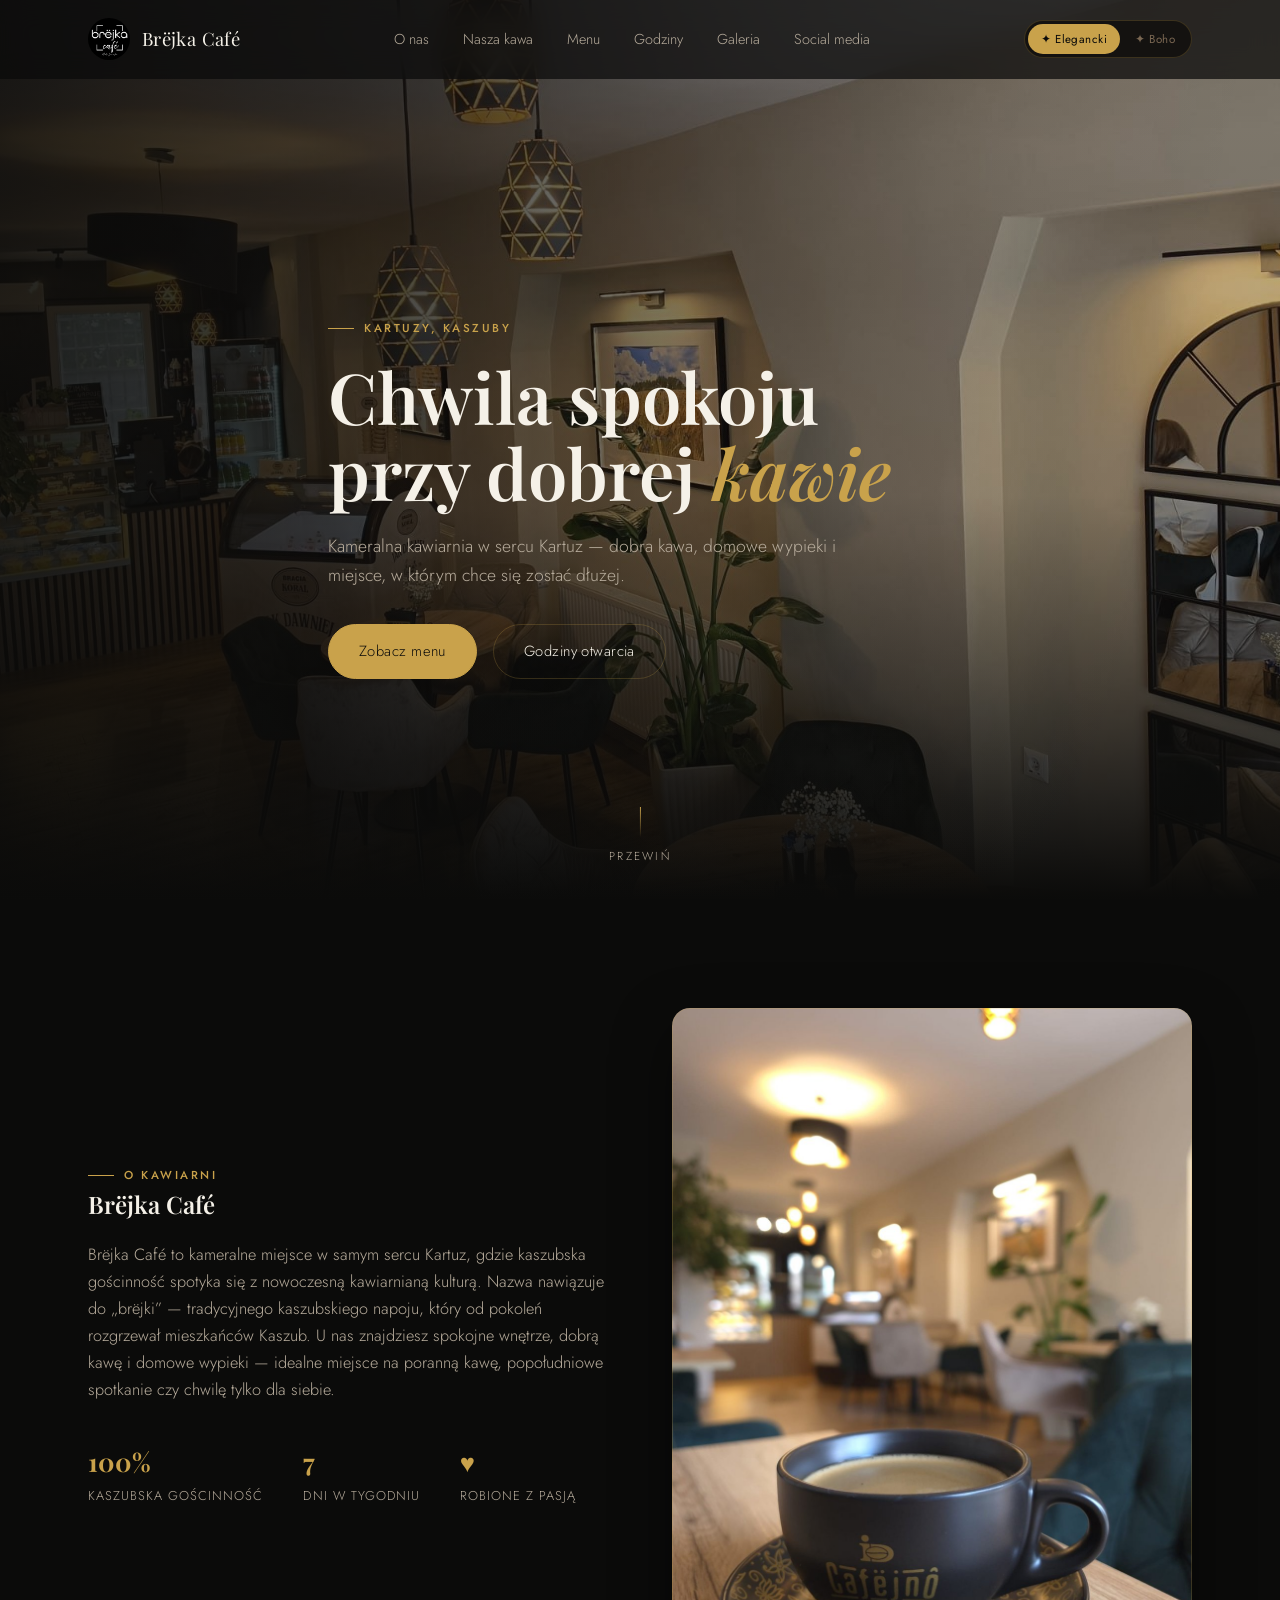
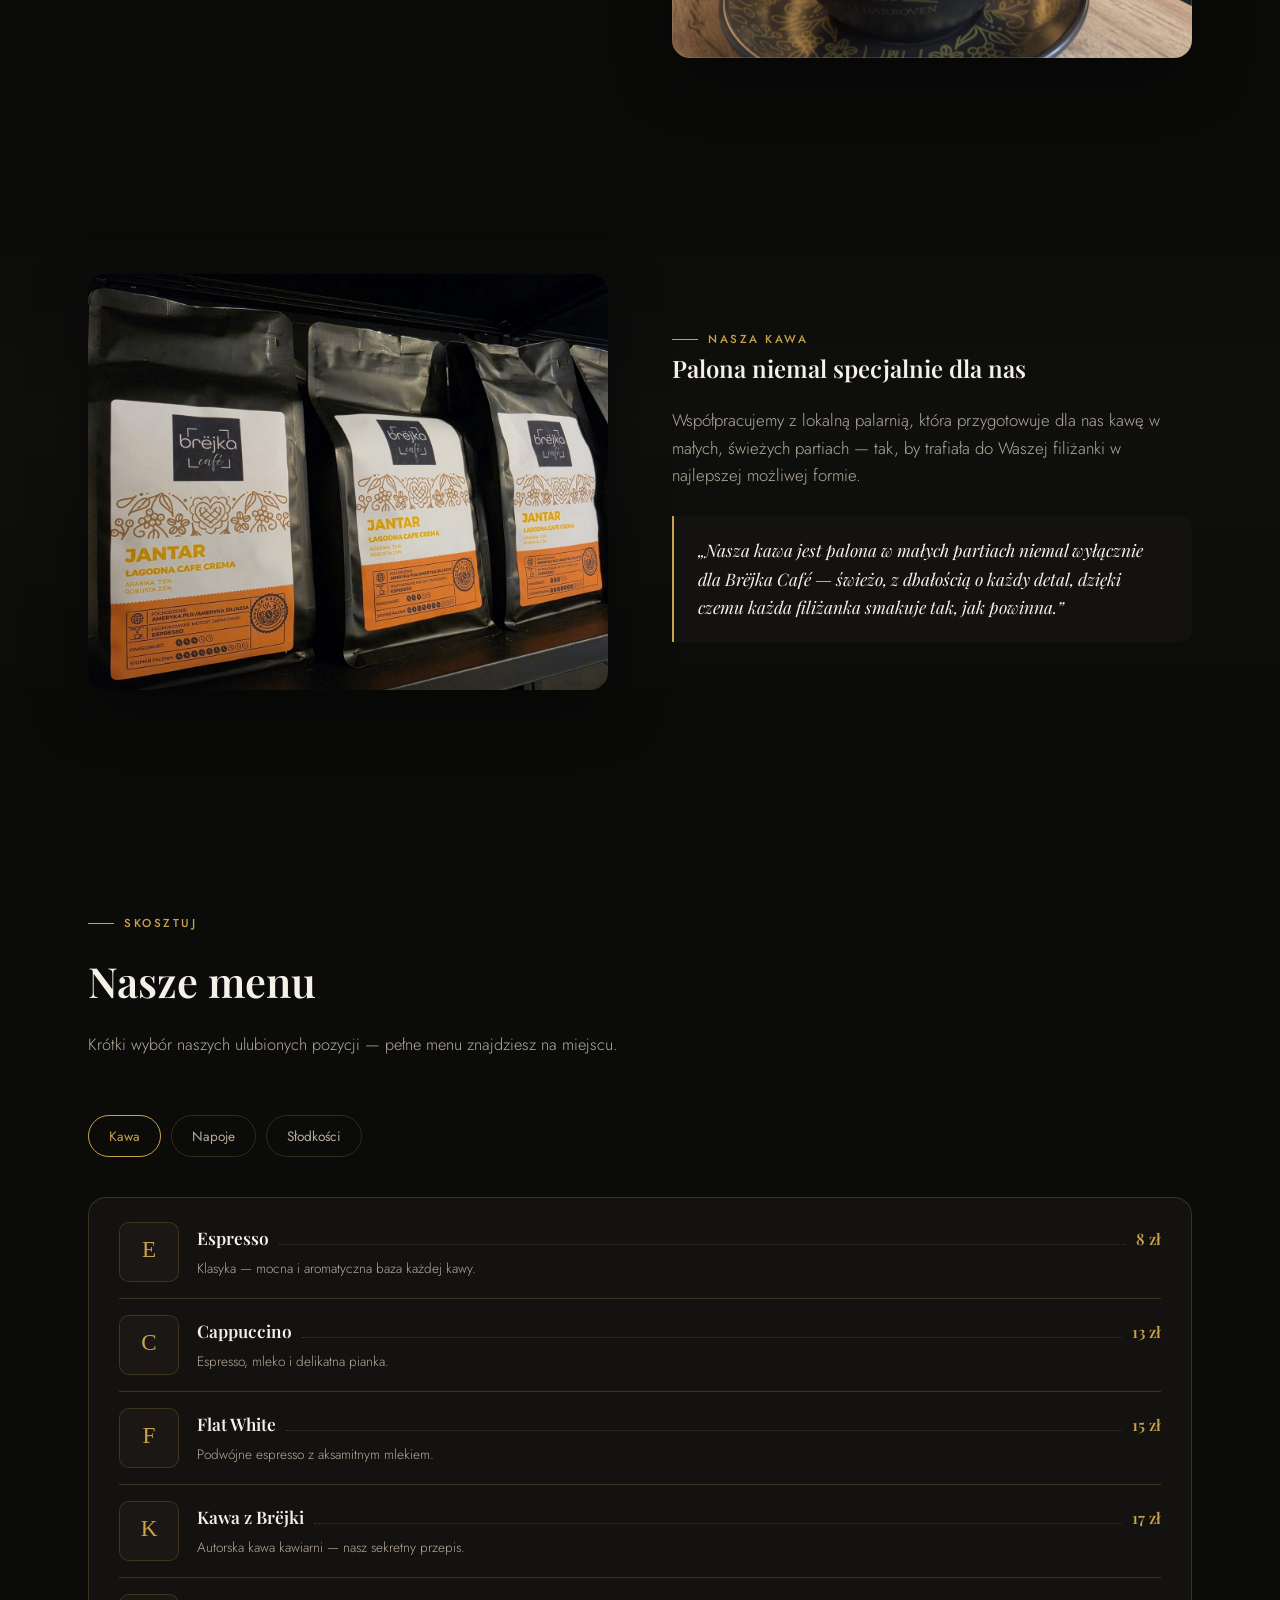
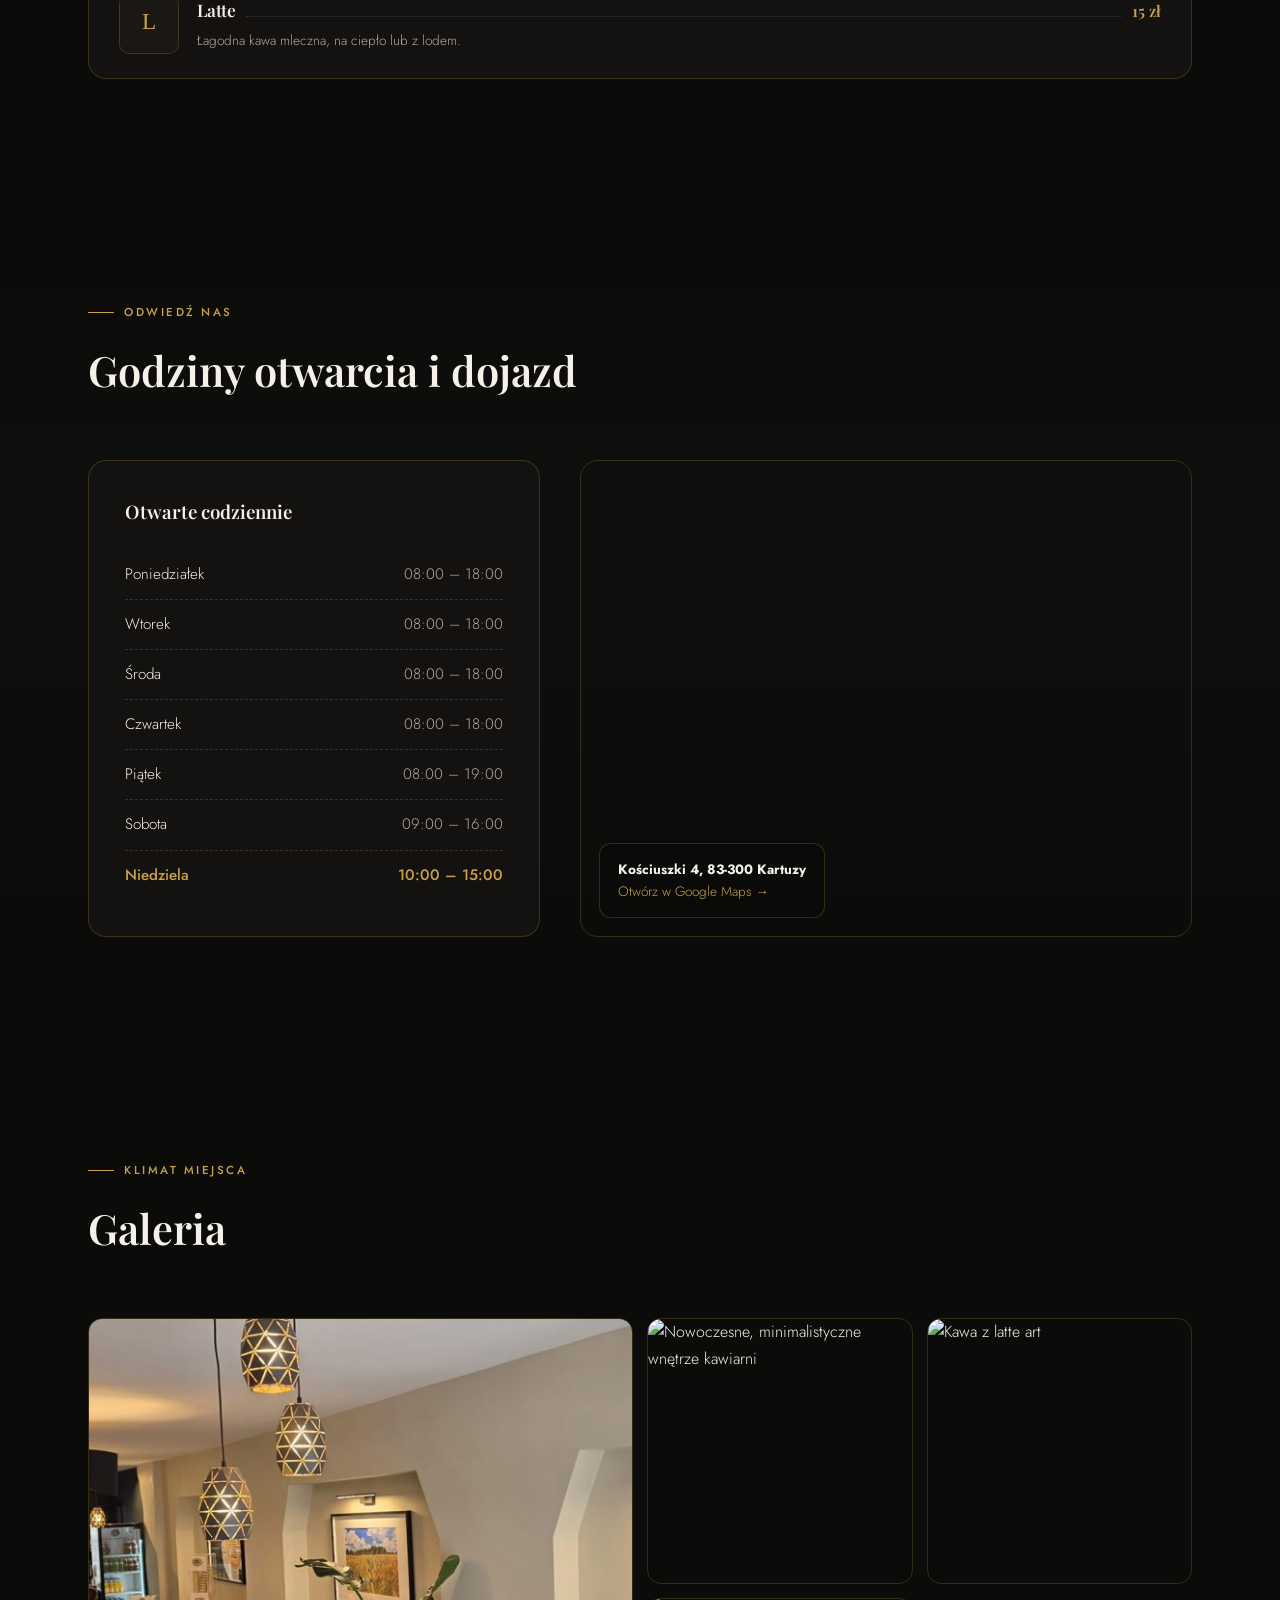
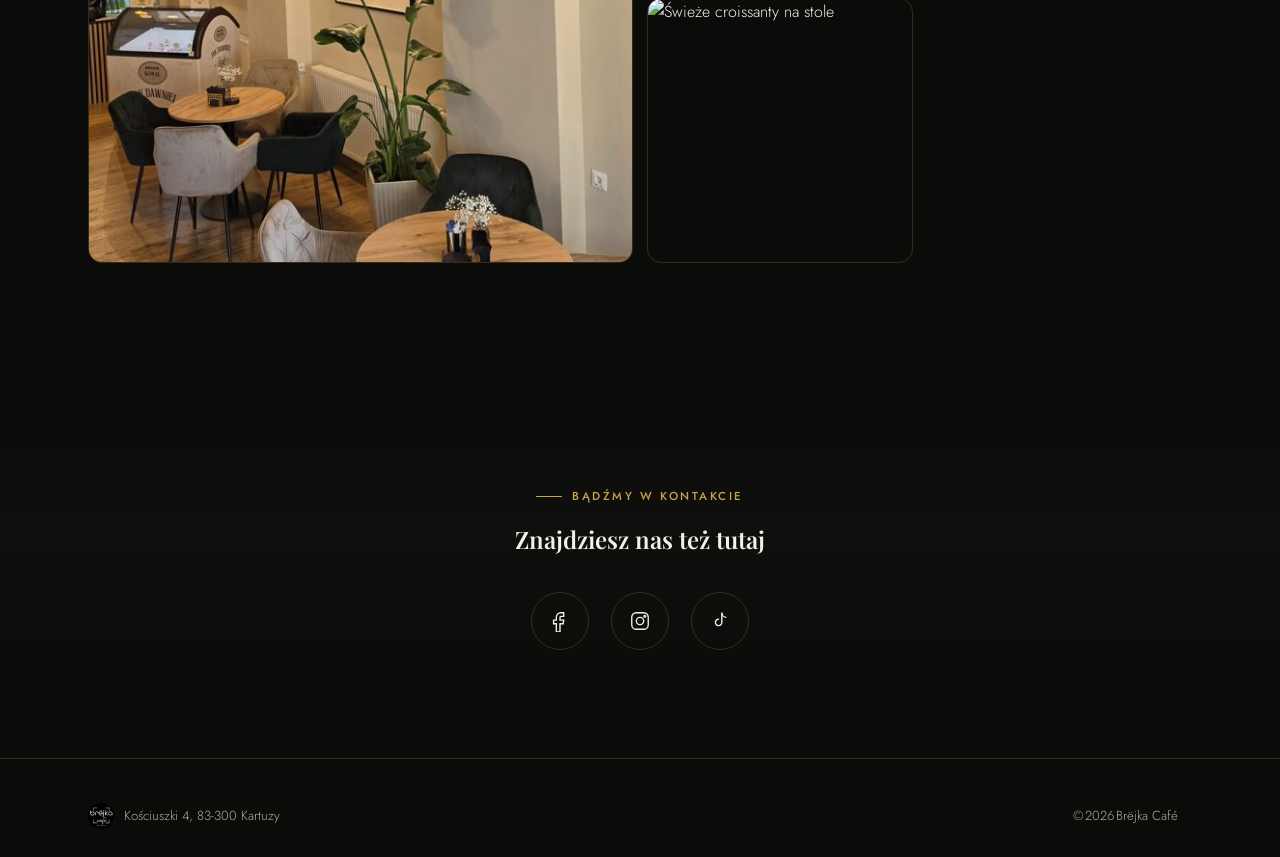
==== index.html @ 1806392e "Add files via upload" ====
<!DOCTYPE html>
<html lang="pl">
<head>
<meta charset="UTF-8" />
<meta name="viewport" content="width=device-width, initial-scale=1.0" />
<title>Brëjka Café — Kawiarnia w Kartuzach</title>
<meta name="description" content="Brëjka Café — kameralna, nowoczesna kawiarnia w sercu Kartuz. Dobra kawa, domowe wypieki i przytulna atmosfera." />
<link rel="icon" href="assets/img/logo-256.jpg" />
<link rel="stylesheet" href="css/style.css" />
</head>
<body data-theme="elegancki">

  <!-- ================= NAVBAR ================= -->
  <nav class="navbar" id="navbar">
    <div class="container nav-inner">
      <a href="#top" class="brand" id="brandTrigger" title="Brëjka Café">
        <img src="assets/img/logo.jpg" alt="Brëjka Café — logo" />
        <span class="brand-name">Brëjka Café</span>
      </a>

      <ul class="nav-links" id="navLinks">
        <li><a href="#o-nas">O nas</a></li>
        <li><a href="#kawa">Nasza kawa</a></li>
        <li><a href="#menu">Menu</a></li>
        <li><a href="#godziny">Godziny</a></li>
        <li><a href="#galeria">Galeria</a></li>
        <li><a href="#social">Social media</a></li>
      </ul>

      <div class="nav-actions">
        <div class="theme-toggle" id="themeToggle">
          <button data-theme="elegancki" class="active" type="button"><span>✦ </span>Elegancki</button>
          <button data-theme="boho" type="button"><span>✦ </span>Boho</button>
        </div>
        <button class="nav-toggle" id="navToggle" aria-label="Menu">
          <span></span><span></span><span></span>
        </button>
      </div>
    </div>
  </nav>

  <!-- ================= HERO ================= -->
  <header class="hero" id="top">
    <div class="hero-bg" style="background-image:url('assets/img/interior-hero.jpg');" role="img" aria-label="Wnętrze Brëjka Café"></div>
    <div class="hero-scrim"></div>
    <div class="container hero-content">
      <span class="eyebrow reveal">Kartuzy, Kaszuby</span>
      <h1 class="reveal">Chwila spokoju<br />przy dobrej <em>kawie</em></h1>
      <p class="reveal">Kameralna kawiarnia w sercu Kartuz — dobra kawa, domowe wypieki i miejsce, w którym chce się zostać dłużej.</p>
      <div class="hero-cta reveal">
        <a href="#menu" class="btn">Zobacz menu</a>
        <a href="#godziny" class="btn btn-outline">Godziny otwarcia</a>
      </div>
    </div>
    <div class="scroll-hint"><span></span>Przewiń</div>
  </header>

  <!-- ================= O NAS ================= -->
  <section class="section" id="o-nas">
    <div class="container about-grid">
      <div class="about-text reveal">
        <span class="eyebrow">O kawiarni</span>
        <h2>Brëjka Café</h2>
        <p id="aboutText">Ładowanie…</p>
        <div class="stat-row">
          <div class="stat"><b>100%</b><span>Kaszubska gościnność</span></div>
          <div class="stat"><b>7</b><span>Dni w tygodniu</span></div>
          <div class="stat"><b>&hearts;</b><span>Robione z pasją</span></div>
        </div>
      </div>
      <div class="about-media reveal">
        <div class="about-media-photo">
          <img src="assets/img/coffee-cup.jpg" alt="Wnętrze Brëjka Café" />
        </div>
      </div>
    </div>
  </section>

  <!-- ================= NASZA KAWA / ROASTING ================= -->
  <section class="section section-alt" id="kawa">
    <div class="container roast">
      <div class="roast-media reveal">
        <img id="roastImg" src="" alt="Świeżo palone ziarna kawy" />
        <span class="roast-badge" id="roastBadge">Zdjęcie tymczasowe · Unsplash</span>
      </div>
      <div class="roast-text reveal">
        <span class="eyebrow">Nasza kawa</span>
        <h2>Palona niemal specjalnie dla nas</h2>
        <p>Współpracujemy z lokalną palarnią, która przygotowuje dla nas kawę w małych, świeżych partiach — tak, by trafiała do Waszej filiżanki w najlepszej możliwej formie.</p>
        <div class="roast-note" id="roastNote">Ładowanie…</div>
      </div>
    </div>
  </section>

  <!-- ================= MENU ================= -->
  <section class="section" id="menu">
    <div class="container">
      <div class="section-head reveal">
        <span class="eyebrow">Skosztuj</span>
        <h2>Nasze menu</h2>
        <p>Krótki wybór naszych ulubionych pozycji — pełne menu znajdziesz na miejscu.</p>
      </div>
      <div class="menu-tabs" id="menuTabs"></div>
      <div class="menu-grid" id="menuGrid"></div>
    </div>
  </section>

  <!-- ================= GODZINY + MAPA ================= -->
  <section class="section section-alt" id="godziny">
    <div class="container">
      <div class="section-head reveal">
        <span class="eyebrow">Odwiedź nas</span>
        <h2>Godziny otwarcia i dojazd</h2>
      </div>
      <div class="hours-map">
        <div class="hours-card reveal">
          <h3>Otwarte codziennie</h3>
          <div class="hours-list" id="hoursList"></div>
        </div>
        <div class="map-wrap reveal">
          <iframe id="mapFrame" src="" loading="lazy" referrerpolicy="no-referrer-when-downgrade" title="Mapa dojazdu do Brëjka Café"></iframe>
          <div class="map-overlay">
            <strong id="mapAddress">—</strong><br />
            <a id="mapLink" href="#" target="_blank" rel="noopener">Otwórz w Google Maps →</a>
          </div>
        </div>
      </div>
    </div>
  </section>

  <!-- ================= GALERIA ================= -->
  <section class="section" id="galeria">
    <div class="container">
      <div class="section-head reveal">
        <span class="eyebrow">Klimat miejsca</span>
        <h2>Galeria</h2>
      </div>
      <div class="gallery-grid" id="galleryGrid"></div>
    </div>
  </section>

  <!-- ================= SOCIAL ================= -->
  <section class="section section-alt social-section" id="social">
    <div class="container">
      <span class="eyebrow">Bądźmy w kontakcie</span>
      <h2 style="margin-top:14px;">Znajdziesz nas też tutaj</h2>
      <div class="social-links">
        <a id="fbLink" href="#" target="_blank" rel="noopener" aria-label="Facebook">
          <svg viewBox="0 0 24 24" fill="none" stroke="currentColor" stroke-width="1.5"><path d="M16 3h-3a5 5 0 0 0-5 5v3H5v4h3v9h4v-9h3.5l.5-4H12V8a1 1 0 0 1 1-1h3z"/></svg>
        </a>
        <a id="igLink" href="#" target="_blank" rel="noopener" aria-label="Instagram">
          <svg viewBox="0 0 24 24" fill="none" stroke="currentColor" stroke-width="1.5"><rect x="3" y="3" width="18" height="18" rx="5"/><circle cx="12" cy="12" r="4"/><circle cx="17.2" cy="6.8" r="1"/></svg>
        </a>
        <a id="ttLink" href="#" target="_blank" rel="noopener" aria-label="TikTok">
          <svg viewBox="0 0 24 24" fill="none" stroke="currentColor" stroke-width="1.5"><path d="M14 3v10.5a3.5 3.5 0 1 1-3-3.46"/><path d="M14 3c0 3 2.5 5 5 5"/></svg>
        </a>
      </div>
    </div>
  </section>

  <!-- ================= FOOTER ================= -->
  <footer>
    <div class="container footer-inner">
      <div class="footer-brand">
        <img src="assets/img/logo.jpg" alt="Brëjka Café" />
        <span id="footerAddress">Kartuzy</span>
      </div>
      <span class="footer-copy">© <span id="year"></span> Brëjka Café <a href="admin.html" class="footer-admin-dot" aria-label="Panel administratora">·</a></span>
    </div>
  </footer>

  <!-- Lightbox -->
  <div class="lightbox" id="lightbox">
    <button class="lightbox-close" id="lightboxClose">&times;</button>
    <img id="lightboxImg" src="" alt="" />
  </div>

  <script src="https://www.gstatic.com/firebasejs/12.17.1/firebase-app-compat.js"></script>
  <script src="https://www.gstatic.com/firebasejs/12.17.1/firebase-firestore-compat.js"></script>
  <script src="https://www.gstatic.com/firebasejs/12.17.1/firebase-storage-compat.js"></script>
  <script src="https://www.gstatic.com/firebasejs/12.17.1/firebase-auth-compat.js"></script>
  <script src="js/firebase-config.js"></script>
  <script src="js/firebase-sync.js"></script>
  <script src="js/data.js"></script>
  <script src="js/main.js"></script>
</body>
</html>
---- css/style.css ----
/* ==========================================================
   Brëjka Café — stylesheet
   Two selectable themes:
   - "elegancki" (default): black base, gold + deep forest green,
     inspired by the café's real interior (pendant lamps, velvet chairs)
   - "boho" (experimental): light, warm beige/cream base with
     terracotta + sage accents — a softer, sunnier, earthy look
   ========================================================== */

@import url("https://fonts.googleapis.com/css2?family=Playfair+Display:ital,wght@0,500;0,600;0,700;1,500&family=Jost:wght@300;400;500;600&display=swap");

:root {
  --bg: #0b0b0a;
  --bg-rgb: 11, 11, 10;
  --bg-elevated: #141210;
  --bg-elevated-2: #1a1714;
  --accent: #c9a24b;
  --accent-soft: rgba(201, 162, 75, 0.16);
  --accent-2: #4a5d43;
  --text: #f5f1e8;
  --text-muted: #b7ac9c;
  --border: rgba(201, 162, 75, 0.22);
  --shadow: 0 20px 60px rgba(0, 0, 0, 0.45);
  --radius: 18px;
  --serif: "Playfair Display", Georgia, serif;
  --sans: "Jost", "Segoe UI", sans-serif;
}

/* Boho — light, warm, beige. Cards sit on a warm cream page
   background but are lifted noticeably (near-white + soft shadow)
   so sections read as distinct panels instead of blending into the
   page, while the default "elegancki" theme above stays exactly
   as it was. */
[data-theme="boho"] {
  --bg: #f3ead9;
  --bg-rgb: 243, 234, 217;
  --bg-elevated: #fffcf5;
  --bg-elevated-2: #f1e2c8;
  --accent: #a8551f;
  --accent-soft: rgba(168, 85, 31, 0.14);
  --accent-2: #5c6b41;
  --text: #2e2115;
  --text-muted: #7a6752;
  --border: rgba(120, 72, 33, 0.24);
  --shadow: 0 18px 40px rgba(96, 62, 28, 0.16);
}

* {
  box-sizing: border-box;
}

html {
  scroll-behavior: smooth;
}

body {
  margin: 0;
  background: var(--bg);
  color: var(--text);
  font-family: var(--sans);
  font-weight: 300;
  line-height: 1.65;
  -webkit-font-smoothing: antialiased;
  transition: background 0.4s ease, color 0.4s ease;
  overflow-x: hidden;
}

img {
  max-width: 100%;
  display: block;
}

a {
  color: inherit;
  text-decoration: none;
}

.container {
  width: 100%;
  max-width: 1160px;
  margin: 0 auto;
  padding: 0 28px;
}

h1, h2, h3, h4 {
  font-family: var(--serif);
  font-weight: 600;
  margin: 0;
  color: var(--text);
}

.eyebrow {
  font-family: var(--sans);
  text-transform: uppercase;
  letter-spacing: 0.22em;
  font-size: 0.72rem;
  color: var(--accent);
  font-weight: 500;
  display: inline-flex;
  align-items: center;
  gap: 10px;
}
.eyebrow::before {
  content: "";
  width: 26px;
  height: 1px;
  background: var(--accent);
  display: inline-block;
}

.section {
  padding: 108px 0;
  position: relative;
}
.section-head {
  max-width: 640px;
  margin-bottom: 56px;
}
.section-head h2 {
  font-size: clamp(1.9rem, 3.4vw, 2.6rem);
  margin-top: 14px;
}
.section-head p {
  color: var(--text-muted);
  margin-top: 16px;
  font-size: 1.02rem;
}
.section-alt {
  background: linear-gradient(180deg, transparent, rgba(255,255,255,0.02) 40%, transparent);
}

/* subtle theme-specific backdrop texture */
body::before {
  content: "";
  position: fixed;
  inset: 0;
  pointer-events: none;
  z-index: 0;
  opacity: 0.5;
  background-image: radial-gradient(circle at 1px 1px, rgba(201,162,75,0.14) 1px, transparent 0);
  background-size: 34px 34px;
}
[data-theme="boho"]::before {
  background-image:
    radial-gradient(ellipse 60% 40% at 12% 8%, rgba(193,102,60,0.10), transparent 60%),
    radial-gradient(ellipse 50% 35% at 88% 92%, rgba(138,154,107,0.10), transparent 60%);
  background-size: auto;
}

/* Boho: lift card-style panels off the warm page background with a
   soft shadow (in addition to the existing border), so sections read
   as distinct panels instead of blending into the surrounding page. */
[data-theme="boho"] .menu-grid,
[data-theme="boho"] .hours-card,
[data-theme="boho"] .map-wrap,
[data-theme="boho"] .roast-note,
[data-theme="boho"] .gallery-item,
[data-theme="boho"] .social-links a,
[data-theme="boho"] .map-overlay {
  box-shadow: 0 10px 28px rgba(96, 62, 28, 0.10);
}
[data-theme="boho"] .navbar {
  box-shadow: 0 1px 0 rgba(120, 72, 33, 0.08);
}
[data-theme="boho"] .navbar.scrolled {
  box-shadow: 0 8px 24px rgba(96, 62, 28, 0.08);
}
/* The alternating ".section-alt" tint is a barely-there white
   overlay tuned for the dark theme — on the light boho background
   it's invisible, so alternating sections run together. Give boho
   its own warmer, visible tint instead. */
[data-theme="boho"] .section-alt {
  background: linear-gradient(180deg, transparent, rgba(120, 72, 33, 0.05) 12%, rgba(120, 72, 33, 0.05) 88%, transparent);
}
[data-theme="boho"] .eyebrow {
  color: var(--accent);
  font-weight: 600;
}
[data-theme="boho"] .menu-item-img {
  border-color: rgba(120, 72, 33, 0.18);
}
[data-theme="boho"] .btn:not(.btn-outline) {
  box-shadow: 0 10px 24px rgba(168, 85, 31, 0.28);
}

/* ---------- Buttons ---------- */
.btn {
  display: inline-flex;
  align-items: center;
  gap: 10px;
  padding: 14px 30px;
  border-radius: 999px;
  border: 1px solid var(--accent);
  color: var(--bg);
  background: var(--accent);
  font-family: var(--sans);
  font-size: 0.92rem;
  letter-spacing: 0.03em;
  cursor: pointer;
  transition: transform 0.25s ease, box-shadow 0.25s ease, opacity 0.25s ease;
}
.btn:hover {
  transform: translateY(-2px);
  box-shadow: 0 10px 30px var(--accent-soft);
}
.btn-outline {
  background: transparent;
  color: var(--text);
  border: 1px solid var(--border);
}
.btn-outline:hover {
  border-color: var(--accent);
  box-shadow: none;
}
.btn-sm { padding: 9px 18px; font-size: 0.82rem; }
.btn-danger { border-color: #7a3232; background: #3a1414; color: #f2c9c9; }

/* ---------- Navbar ---------- */
.navbar {
  position: fixed;
  top: 0;
  left: 0;
  right: 0;
  z-index: 100;
  padding: 18px 0;
  background: rgba(var(--bg-rgb), 0.72);
  backdrop-filter: blur(14px);
  border-bottom: 1px solid transparent;
  transition: border-color 0.3s ease, padding 0.3s ease, background 0.3s ease;
}
.navbar.scrolled {
  border-bottom-color: var(--border);
  padding: 10px 0;
}
.nav-inner {
  display: flex;
  align-items: center;
  justify-content: space-between;
  gap: 20px;
}
.brand {
  display: flex;
  align-items: center;
  gap: 12px;
  cursor: pointer;
  user-select: none;
}
.brand img {
  height: 42px;
  width: 42px;
  border-radius: 50%;
  object-fit: cover;
  transition: height 0.3s ease, width 0.3s ease;
}
.navbar.scrolled .brand img { height: 34px; width: 34px; }
.brand-name {
  font-family: var(--serif);
  font-size: 1.15rem;
  letter-spacing: 0.02em;
}
.nav-links {
  display: flex;
  align-items: center;
  gap: 34px;
  list-style: none;
  margin: 0;
  padding: 0;
}
.nav-links a {
  font-size: 0.9rem;
  color: var(--text-muted);
  position: relative;
  padding-bottom: 4px;
}
.nav-links a:hover { color: var(--text); }
.nav-links a::after {
  content: "";
  position: absolute;
  left: 0; bottom: 0;
  width: 0;
  height: 1px;
  background: var(--accent);
  transition: width 0.25s ease;
}
.nav-links a:hover::after { width: 100%; }
.nav-links a.active {
  color: var(--accent);
}
.nav-links a.active::after { width: 100%; }

.nav-actions { display: flex; align-items: center; gap: 14px; }

.theme-toggle {
  display: flex;
  border: 1px solid var(--border);
  border-radius: 999px;
  padding: 3px;
  gap: 2px;
  background: var(--bg-elevated);
}
.theme-toggle button {
  border: none;
  background: transparent;
  color: var(--text-muted);
  font-family: var(--sans);
  font-size: 0.72rem;
  letter-spacing: 0.04em;
  padding: 7px 13px;
  border-radius: 999px;
  cursor: pointer;
  transition: all 0.25s ease;
}
.theme-toggle button.active {
  background: var(--accent);
  color: var(--bg);
}

.nav-toggle {
  display: none;
  flex-direction: column;
  gap: 5px;
  background: none;
  border: none;
  cursor: pointer;
  padding: 6px;
}
.nav-toggle span {
  width: 22px;
  height: 1.5px;
  background: var(--text);
}

/* ---------- Hero ---------- */
.hero {
  min-height: 100svh;
  display: flex;
  align-items: center;
  position: relative;
  padding-top: 90px;
  overflow: hidden;
}
.hero-bg {
  position: absolute;
  inset: 0;
  z-index: 0;
  background-size: cover;
  background-position: center 42%;
  /* "Stays in place" parallax: the image is pinned to the
     viewport while the page scrolls past it — once the section
     itself scrolls out of view the image goes with it, since the
     background is still clipped to this element's box. */
  background-attachment: fixed;
}
@media (max-width: 900px), (hover: none) {
  /* Fixed backgrounds jitter / hurt scroll performance on most
     touch devices — fall back to a normal scrolling image there. */
  .hero-bg {
    background-attachment: scroll;
  }
}
.hero-bg::after {
  content: "";
  position: absolute;
  inset: 0;
  background: linear-gradient(180deg, rgba(var(--bg-rgb), 0.22) 0%, rgba(var(--bg-rgb), 0.32) 55%, var(--bg) 100%);
}
.hero-scrim {
  position: absolute;
  inset: 0;
  z-index: 0;
  background: linear-gradient(100deg, rgba(var(--bg-rgb), 0.88) 0%, rgba(var(--bg-rgb), 0.66) 30%, rgba(var(--bg-rgb), 0.28) 55%, rgba(var(--bg-rgb), 0.05) 74%, transparent 88%);
}
.hero-content {
  position: relative;
  z-index: 1;
  max-width: 680px;
}
.hero-content h1 {
  font-size: clamp(2.6rem, 6vw, 4.4rem);
  line-height: 1.08;
  margin: 20px 0 22px;
}
.hero-content h1 em {
  font-style: italic;
  color: var(--accent);
}
.hero-content p {
  font-size: 1.1rem;
  color: var(--text-muted);
  max-width: 520px;
  margin-bottom: 34px;
}
.hero-cta { display: flex; gap: 16px; flex-wrap: wrap; }

.scroll-hint {
  position: absolute;
  bottom: 34px;
  left: 50%;
  transform: translateX(-50%);
  z-index: 1;
  font-size: 0.72rem;
  letter-spacing: 0.2em;
  text-transform: uppercase;
  color: var(--text-muted);
  display: flex;
  flex-direction: column;
  align-items: center;
  gap: 10px;
}
.scroll-hint span {
  width: 1px;
  height: 30px;
  background: linear-gradient(var(--accent), transparent);
  animation: scrollpulse 1.8s ease-in-out infinite;
}
@keyframes scrollpulse {
  0%, 100% { opacity: 0.2; }
  50% { opacity: 1; }
}

/* ---------- About ---------- */
.about-grid {
  display: grid;
  grid-template-columns: 1fr 1fr;
  gap: 64px;
  align-items: center;
}
.about-text p { color: var(--text-muted); font-size: 1.02rem; margin-top: 18px; }
.about-media {
  position: relative;
}
.about-media-photo {
  position: relative;
  border-radius: var(--radius);
  overflow: hidden;
  box-shadow: var(--shadow);
  aspect-ratio: 4/5;
}
.about-media-photo img {
  width: 100%;
  height: 100%;
  object-fit: cover;
}
.about-media-photo::after {
  content: "";
  position: absolute;
  inset: 0;
  border: 1px solid var(--border);
  border-radius: var(--radius);
}
.about-media-accent {
  position: absolute;
  left: -34px;
  bottom: -34px;
  width: 46%;
  aspect-ratio: 1/1;
  border-radius: 14px;
  overflow: hidden;
  box-shadow: var(--shadow);
  border: 5px solid var(--bg);
  transition: border-color 0.4s ease;
}
.about-media-accent img {
  width: 100%;
  height: 100%;
  object-fit: cover;
}
@media (max-width: 900px) {
  .about-media-accent {
    width: 40%;
    left: -14px;
    bottom: -20px;
    border-width: 4px;
  }
}
@media (max-width: 560px) {
  .about-media-accent { display: none; }
}
.stat-row {
  display: flex;
  gap: 40px;
  margin-top: 36px;
}
.stat b {
  display: block;
  font-family: var(--serif);
  font-size: 1.6rem;
  color: var(--accent);
}
.stat span {
  font-size: 0.8rem;
  color: var(--text-muted);
  text-transform: uppercase;
  letter-spacing: 0.08em;
}

/* ---------- Roast (coffee roasted for us) ---------- */
.roast {
  display: grid;
  grid-template-columns: 1fr 1fr;
  gap: 64px;
  align-items: center;
}
.roast-media {
  border-radius: var(--radius);
  overflow: hidden;
  box-shadow: var(--shadow);
  position: relative;
  aspect-ratio: 5/4;
}
.roast-media img { width: 100%; height: 100%; object-fit: cover; }
.roast-badge {
  position: absolute;
  bottom: 18px;
  left: 18px;
  background: rgba(var(--bg-rgb), 0.72);
  backdrop-filter: blur(6px);
  border: 1px solid var(--border);
  border-radius: 999px;
  padding: 8px 16px;
  font-size: 0.72rem;
  letter-spacing: 0.06em;
  color: var(--accent);
}
.roast-text p {
  color: var(--text-muted);
  font-size: 1.05rem;
  margin-top: 18px;
}
.roast-note {
  margin-top: 26px;
  padding: 20px 24px;
  border-left: 2px solid var(--accent);
  background: var(--bg-elevated);
  border-radius: 0 12px 12px 0;
  font-style: italic;
  font-family: var(--serif);
  font-size: 1.08rem;
}

/* ---------- Menu ---------- */
.menu-tabs {
  display: flex;
  gap: 10px;
  flex-wrap: wrap;
  margin-bottom: 40px;
}
.menu-tab {
  border: 1px solid var(--border);
  background: transparent;
  color: var(--text-muted);
  padding: 10px 20px;
  border-radius: 999px;
  font-family: var(--sans);
  font-size: 0.85rem;
  cursor: pointer;
  transition: all 0.25s ease;
}
.menu-tab.active,
.menu-tab:hover {
  border-color: var(--accent);
  color: var(--accent);
}
.menu-grid {
  display: flex;
  flex-direction: column;
  background: var(--bg-elevated);
  border: 1px solid var(--border);
  border-radius: var(--radius);
  padding: 8px 30px;
}
.menu-item {
  display: flex;
  gap: 18px;
  align-items: center;
  padding: 16px 0;
  border-bottom: 1px solid var(--border);
  transition: padding-left 0.3s ease;
}
.menu-item:last-child { border-bottom: none; }
.menu-item:hover { padding-left: 6px; }
.menu-item-img {
  width: 60px;
  height: 60px;
  border-radius: 10px;
  object-fit: cover;
  flex-shrink: 0;
  background: var(--bg-elevated-2);
  border: 1px solid var(--border);
}
.menu-item-body { flex: 1; min-width: 0; }
.menu-item-top {
  display: flex;
  align-items: baseline;
  gap: 10px;
}
.menu-item-top h4 {
  font-family: var(--serif);
  font-size: 1.08rem;
  white-space: nowrap;
}
.menu-item-dots {
  flex: 1;
  border-bottom: 1px dotted var(--border);
  margin-bottom: 5px;
  min-width: 20px;
}
.menu-item-price {
  color: var(--accent);
  font-family: var(--serif);
  font-weight: 600;
  font-size: 0.98rem;
  white-space: nowrap;
}
.menu-item p {
  margin: 4px 0 0;
  font-size: 0.85rem;
  color: var(--text-muted);
  max-width: 560px;
}
@media (max-width: 600px) {
  .menu-grid { padding: 4px 16px; }
  .menu-item { gap: 14px; padding: 14px 0; }
  .menu-item-img { width: 50px; height: 50px; }
  .menu-item-top h4 { font-size: 1rem; }
}

/* ---------- Hours + Map ---------- */
.hours-map {
  display: grid;
  grid-template-columns: 0.85fr 1.15fr;
  gap: 40px;
  align-items: stretch;
}
.hours-card {
  background: var(--bg-elevated);
  border: 1px solid var(--border);
  border-radius: var(--radius);
  padding: 36px;
}
.hours-list { margin-top: 22px; }
.hours-row {
  display: flex;
  justify-content: space-between;
  padding: 12px 0;
  border-bottom: 1px dashed var(--border);
  font-size: 0.95rem;
}
.hours-row:last-child { border-bottom: none; }
.hours-row .day { color: var(--text); }
.hours-row .time { color: var(--text-muted); }
.hours-row.today .day,
.hours-row.today .time { color: var(--accent); font-weight: 500; }
.hours-row.closed .time { opacity: 0.55; }

.map-wrap {
  border-radius: var(--radius);
  overflow: hidden;
  border: 1px solid var(--border);
  position: relative;
  min-height: 340px;
}
.map-wrap iframe {
  width: 100%;
  height: 100%;
  min-height: 340px;
  border: 0;
  filter: grayscale(0.35) invert(0.92) contrast(0.9);
}
[data-theme="boho"] .map-wrap iframe {
  filter: grayscale(0.2) sepia(0.12) saturate(0.9) contrast(0.96);
}
.map-overlay {
  position: absolute;
  left: 18px;
  bottom: 18px;
  background: rgba(var(--bg-rgb), 0.85);
  border: 1px solid var(--border);
  padding: 14px 18px;
  border-radius: 12px;
  font-size: 0.85rem;
  max-width: 260px;
}
.map-overlay a { color: var(--accent); }

/* ---------- Gallery ---------- */
.gallery-grid {
  display: grid;
  grid-template-columns: repeat(4, 1fr);
  gap: 14px;
}
.gallery-item {
  border-radius: 14px;
  overflow: hidden;
  aspect-ratio: 1/1;
  cursor: pointer;
  position: relative;
  border: 1px solid var(--border);
}
.gallery-item img {
  width: 100%;
  height: 100%;
  object-fit: cover;
  transition: transform 0.5s ease;
}
.gallery-item:hover img { transform: scale(1.08); }
.gallery-item:first-child {
  grid-column: span 2;
  grid-row: span 2;
}

.lightbox {
  position: fixed;
  inset: 0;
  background: rgba(0,0,0,0.9);
  z-index: 300;
  display: none;
  align-items: center;
  justify-content: center;
  padding: 40px;
}
.lightbox.open { display: flex; }
.lightbox img {
  max-width: 90vw;
  max-height: 85vh;
  border-radius: 10px;
  box-shadow: var(--shadow);
}
.lightbox-close {
  position: absolute;
  top: 24px;
  right: 30px;
  font-size: 1.6rem;
  color: var(--text);
  background: none;
  border: none;
  cursor: pointer;
}

/* ---------- Social ---------- */
.social-section .container {
  text-align: center;
}
.social-links {
  display: flex;
  justify-content: center;
  gap: 22px;
  margin-top: 32px;
}
.social-links a {
  width: 58px;
  height: 58px;
  border-radius: 50%;
  border: 1px solid var(--border);
  display: flex;
  align-items: center;
  justify-content: center;
  color: var(--text);
  transition: all 0.3s ease;
}
.social-links a:hover {
  border-color: var(--accent);
  color: var(--accent);
  transform: translateY(-4px);
}
.social-links svg { width: 22px; height: 22px; }

/* ---------- Footer ---------- */
footer {
  border-top: 1px solid var(--border);
  padding: 44px 0 28px;
}
.footer-inner {
  display: flex;
  justify-content: space-between;
  align-items: center;
  flex-wrap: wrap;
  gap: 16px;
  font-size: 0.82rem;
  color: var(--text-muted);
}
.footer-brand { display: flex; align-items: center; gap: 10px; }
.footer-brand img { height: 26px; width: 26px; border-radius: 50%; }
.footer-copy { display: inline-flex; align-items: center; gap: 2px; }
/* Deliberately unobtrusive — reads as a stray punctuation mark next
   to the copyright line, but links straight to the admin panel. */
.footer-admin-dot {
  display: inline-block;
  padding: 6px 8px;
  margin: -6px -4px;
  color: currentColor;
  opacity: 0.3;
  transition: opacity 0.25s ease;
}
.footer-admin-dot:hover { opacity: 0.85; }

/* ---------- Reveal animation ---------- */
.reveal {
  opacity: 0;
  transform: translateY(24px);
  transition: opacity 0.8s ease, transform 0.8s ease;
}
.reveal.in { opacity: 1; transform: translateY(0); }

/* ---------- Responsive ---------- */
@media (max-width: 900px) {
  .about-grid, .roast, .hours-map { grid-template-columns: 1fr; }
  .roast-media { order: -1; }
  .gallery-grid { grid-template-columns: repeat(2, 1fr); }
  .gallery-item:first-child { grid-column: span 2; grid-row: span 1; }
}
@media (max-width: 760px) {
  .nav-links {
    position: fixed;
    top: 68px;
    left: 16px;
    right: 16px;
    flex-direction: column;
    align-items: flex-start;
    gap: 4px;
    background: var(--bg-elevated);
    border: 1px solid var(--border);
    border-radius: 16px;
    padding: 10px 8px;
    transform: translateY(-14px);
    opacity: 0;
    pointer-events: none;
    transition: all 0.25s ease;
  }
  .nav-links.open {
    transform: translateY(0);
    opacity: 1;
    pointer-events: auto;
  }
  .nav-links a {
    width: 100%;
    padding: 12px 14px;
    border-radius: 10px;
  }
  .nav-links a:hover { background: rgba(255,255,255,0.04); }
  .nav-toggle { display: flex; }
  .section { padding: 76px 0; }
  .stat-row { gap: 24px; }
}
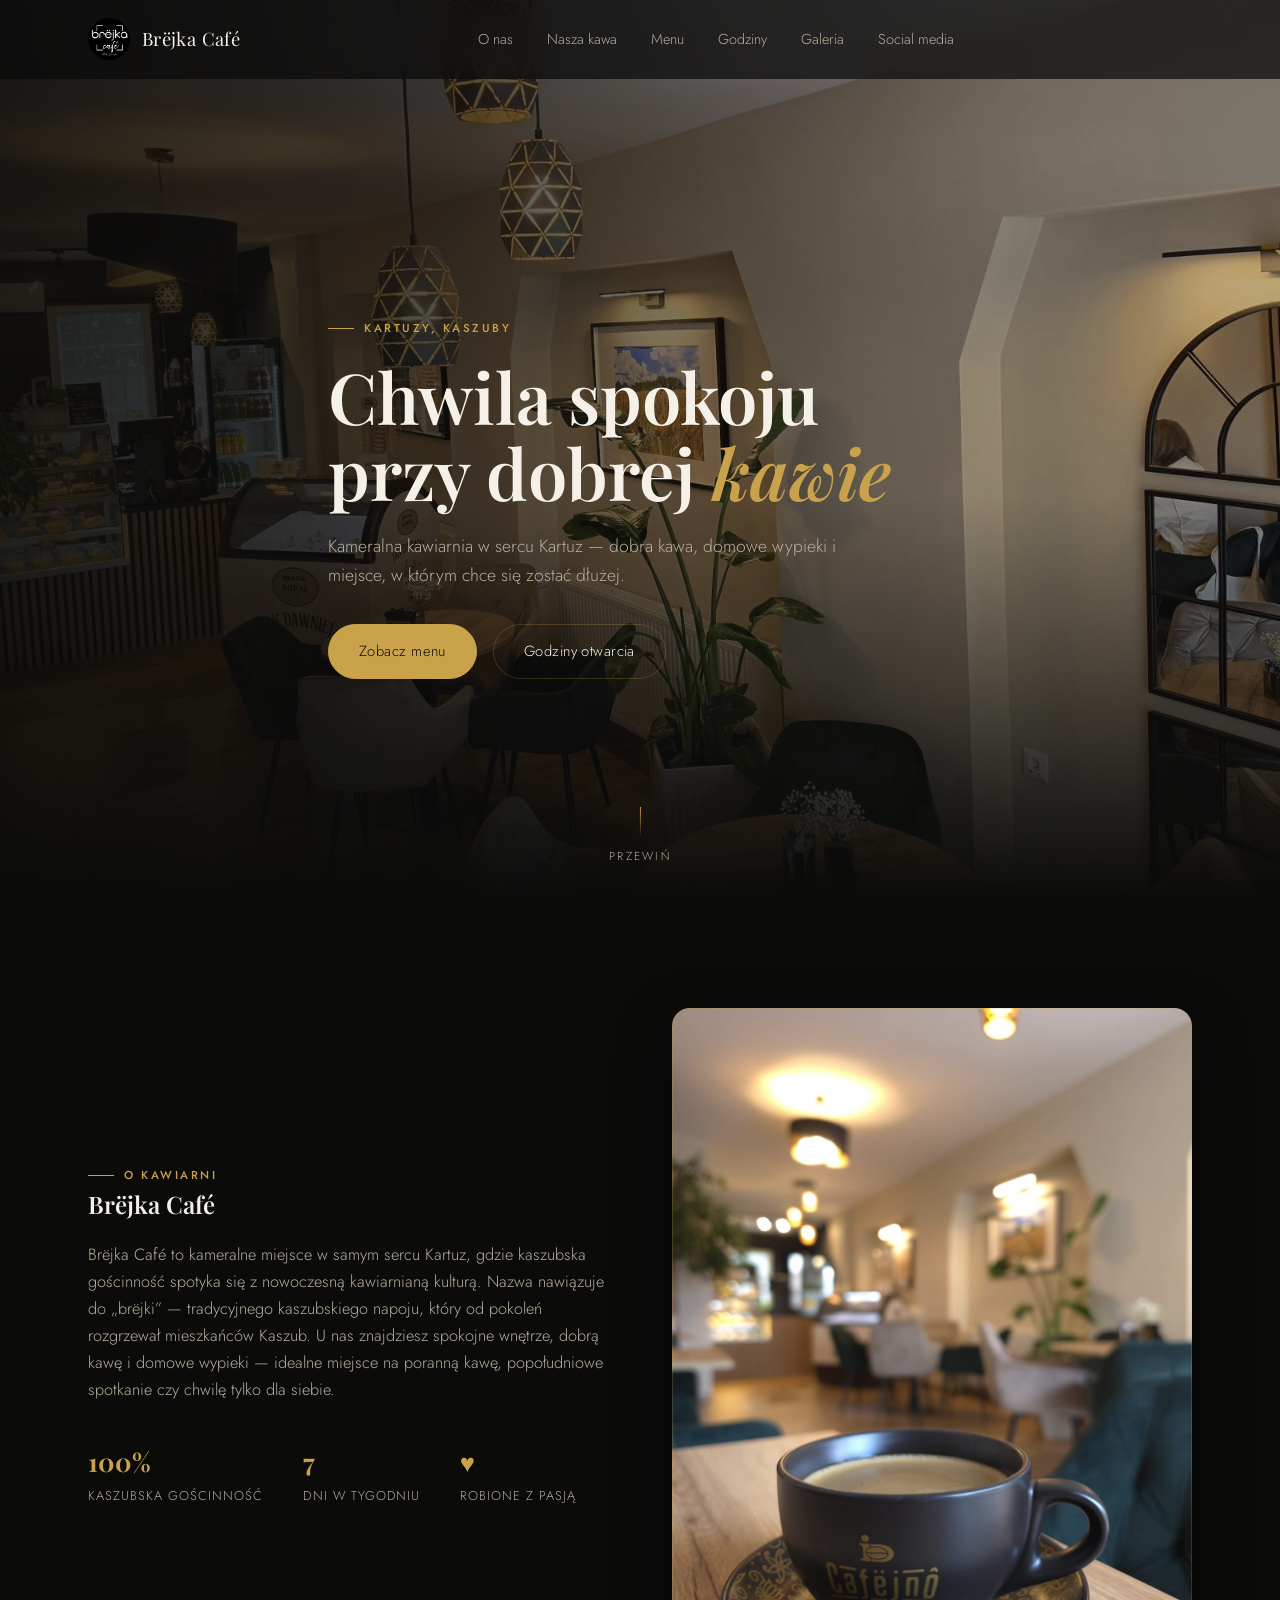
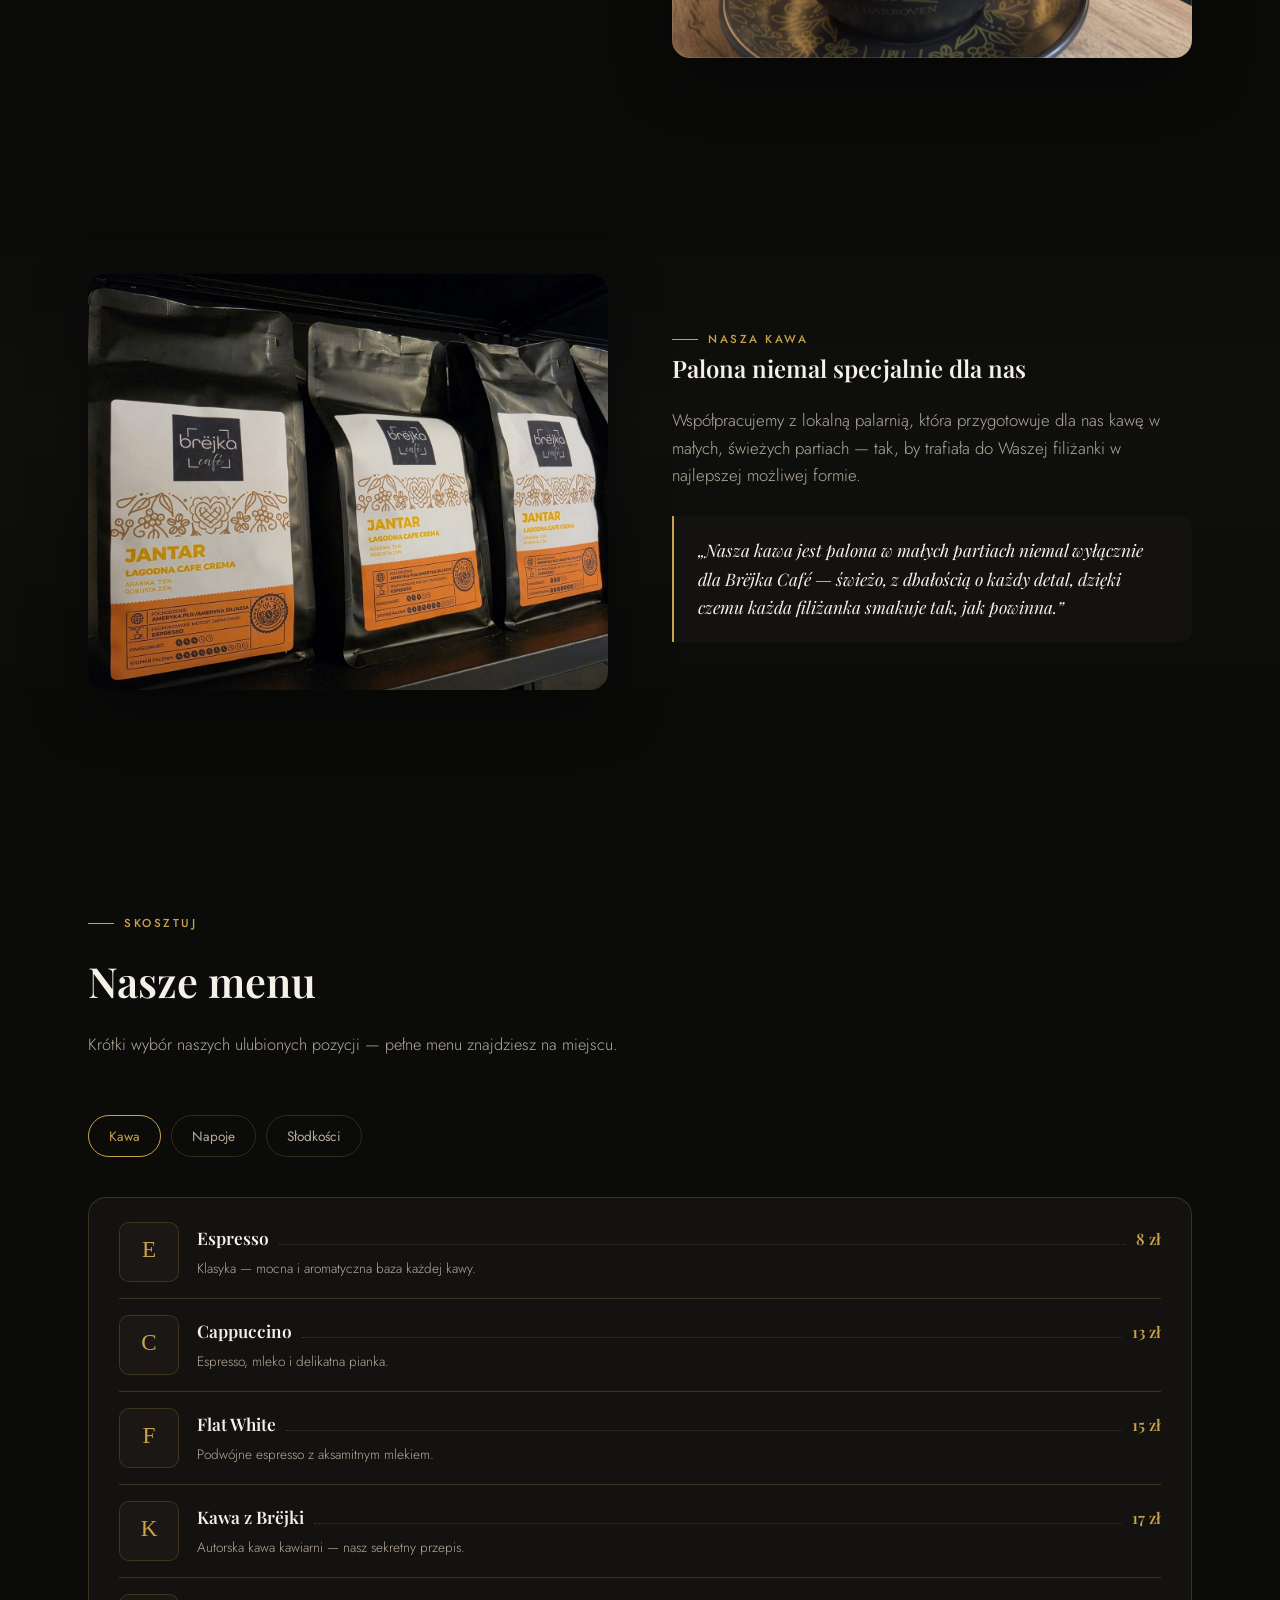
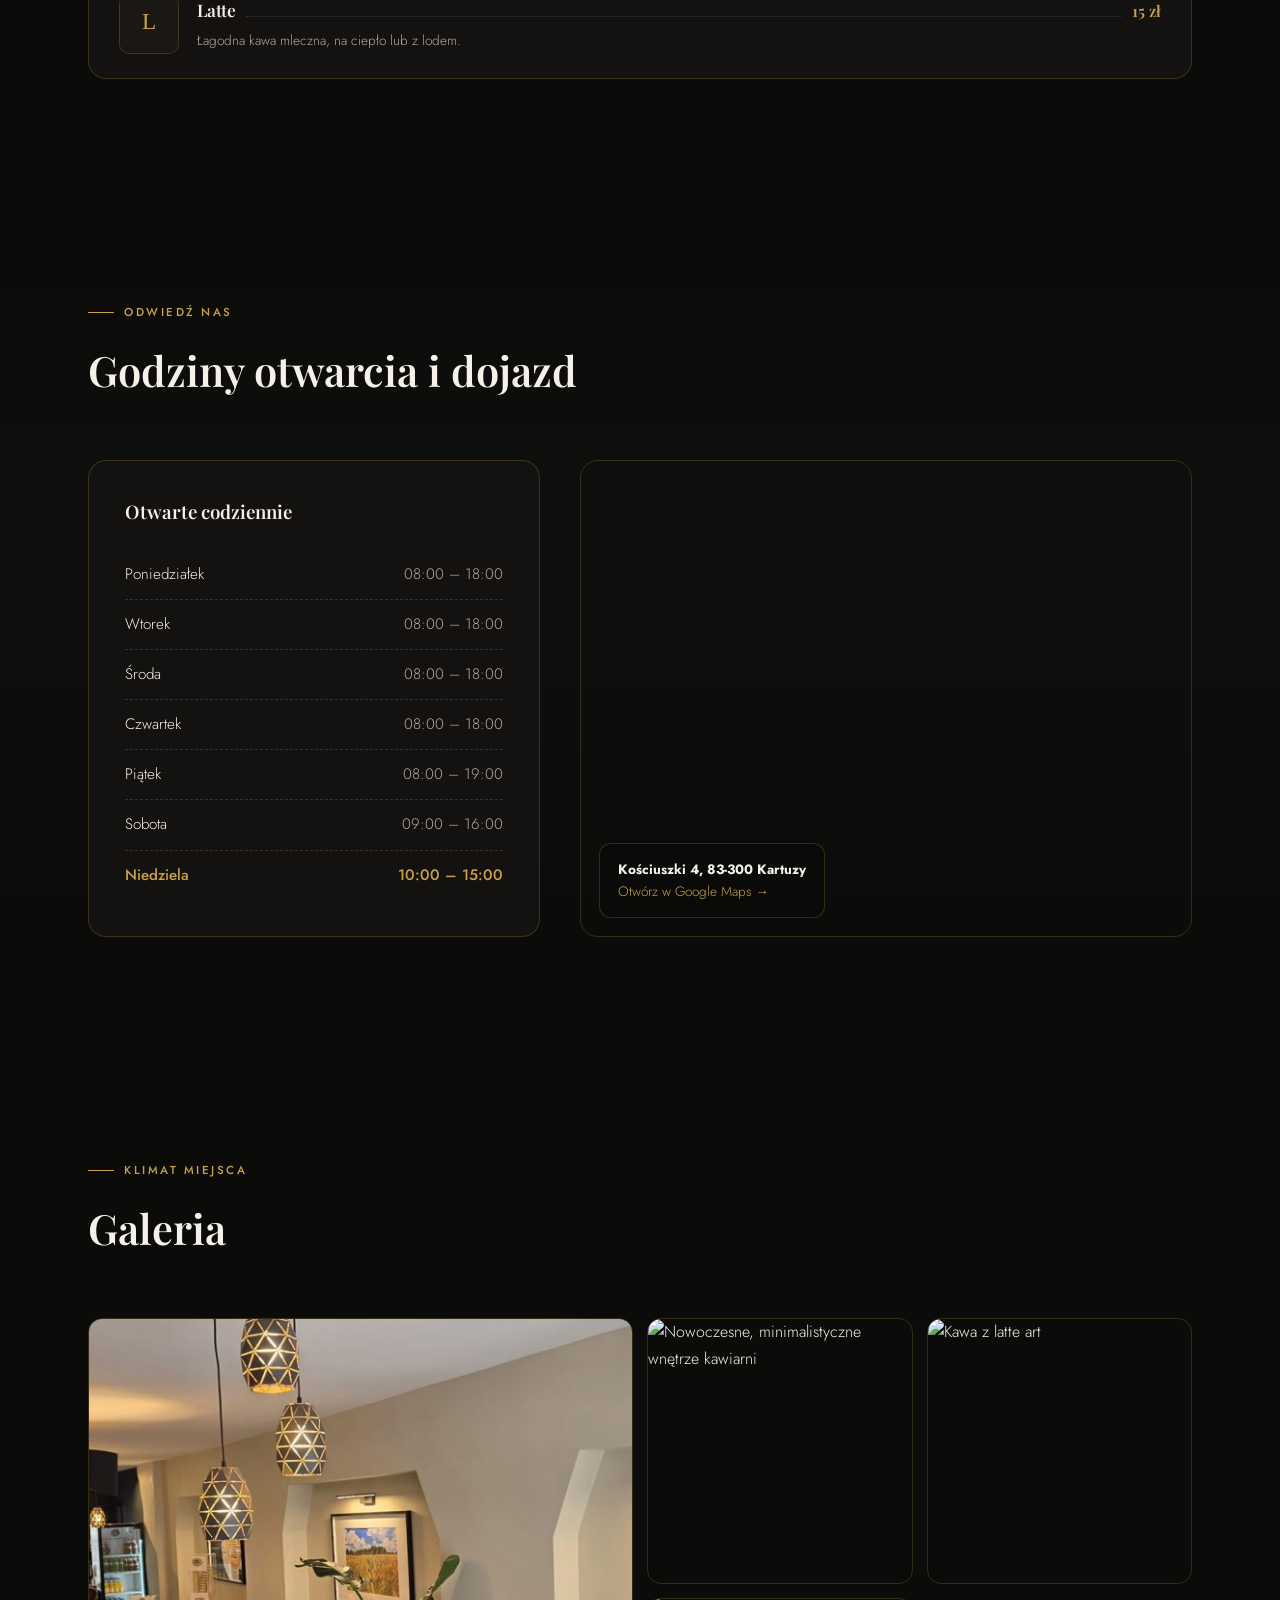
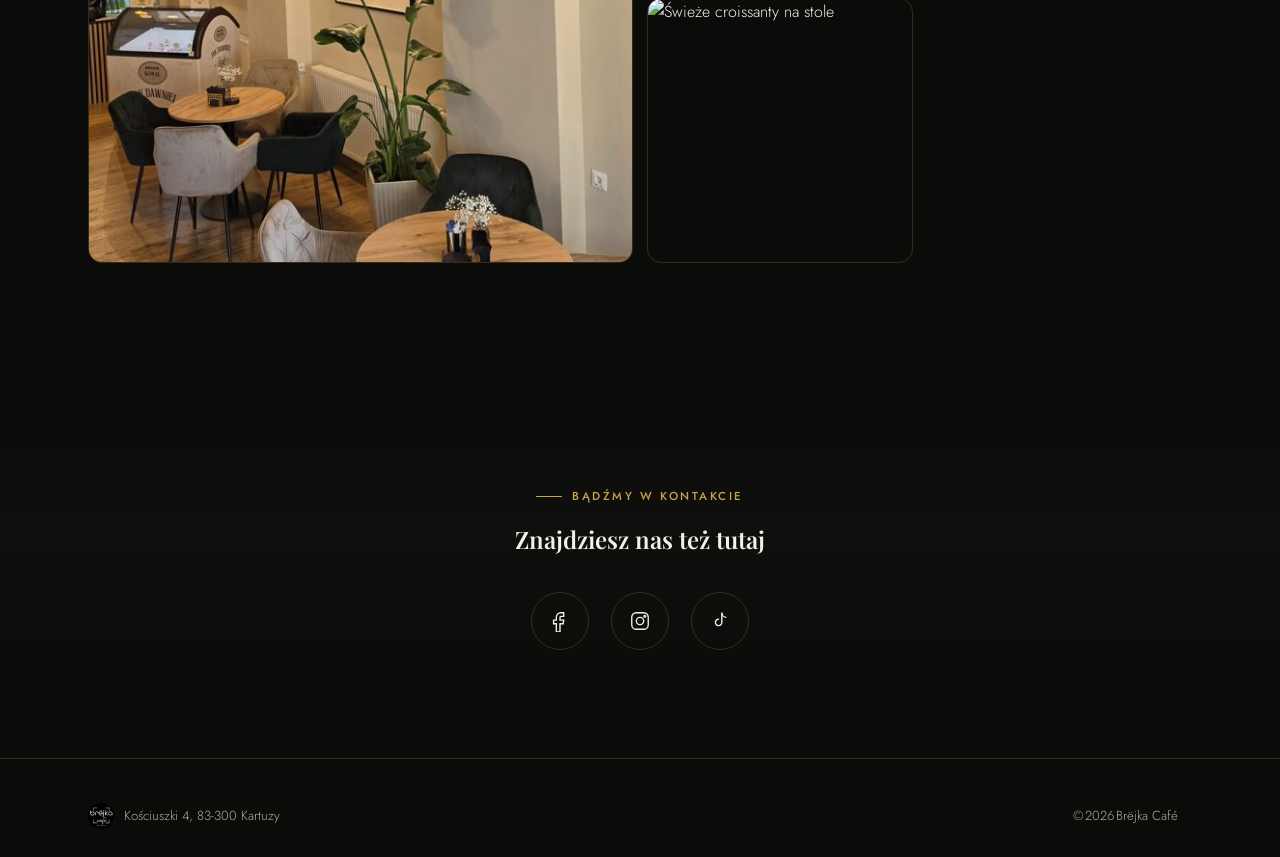
==== commit 630222e7: "Add files via upload" ====
--- a/index.html
+++ b/index.html
@@ -8,7 +8,7 @@
 <link rel="icon" href="assets/img/logo-256.jpg" />
 <link rel="stylesheet" href="css/style.css" />
 </head>
-<body data-theme="elegancki">
+<body>
 
   <!-- ================= NAVBAR ================= -->
   <nav class="navbar" id="navbar">
@@ -28,10 +28,6 @@
       </ul>
 
       <div class="nav-actions">
-        <div class="theme-toggle" id="themeToggle">
-          <button data-theme="elegancki" class="active" type="button"><span>✦ </span>Elegancki</button>
-          <button data-theme="boho" type="button"><span>✦ </span>Boho</button>
-        </div>
         <button class="nav-toggle" id="navToggle" aria-label="Menu">
           <span></span><span></span><span></span>
         </button>
--- a/css/style.css
+++ b/css/style.css
@@ -1,10 +1,7 @@
 /* ==========================================================
    Brëjka Café — stylesheet
-   Two selectable themes:
-   - "elegancki" (default): black base, gold + deep forest green,
-     inspired by the café's real interior (pendant lamps, velvet chairs)
-   - "boho" (experimental): light, warm beige/cream base with
-     terracotta + sage accents — a softer, sunnier, earthy look
+   Black base, gold + deep forest green accents, inspired by the
+   café's real interior (pendant lamps, velvet chairs).
    ========================================================== */
 
 @import url("https://fonts.googleapis.com/css2?family=Playfair+Display:ital,wght@0,500;0,600;0,700;1,500&family=Jost:wght@300;400;500;600&display=swap");
@@ -26,25 +23,6 @@
   --sans: "Jost", "Segoe UI", sans-serif;
 }
 
-/* Boho — light, warm, beige. Cards sit on a warm cream page
-   background but are lifted noticeably (near-white + soft shadow)
-   so sections read as distinct panels instead of blending into the
-   page, while the default "elegancki" theme above stays exactly
-   as it was. */
-[data-theme="boho"] {
-  --bg: #f3ead9;
-  --bg-rgb: 243, 234, 217;
-  --bg-elevated: #fffcf5;
-  --bg-elevated-2: #f1e2c8;
-  --accent: #a8551f;
-  --accent-soft: rgba(168, 85, 31, 0.14);
-  --accent-2: #5c6b41;
-  --text: #2e2115;
-  --text-muted: #7a6752;
-  --border: rgba(120, 72, 33, 0.24);
-  --shadow: 0 18px 40px rgba(96, 62, 28, 0.16);
-}
-
 * {
   box-sizing: border-box;
 }
@@ -139,48 +117,6 @@
   opacity: 0.5;
   background-image: radial-gradient(circle at 1px 1px, rgba(201,162,75,0.14) 1px, transparent 0);
   background-size: 34px 34px;
-}
-[data-theme="boho"]::before {
-  background-image:
-    radial-gradient(ellipse 60% 40% at 12% 8%, rgba(193,102,60,0.10), transparent 60%),
-    radial-gradient(ellipse 50% 35% at 88% 92%, rgba(138,154,107,0.10), transparent 60%);
-  background-size: auto;
-}
-
-/* Boho: lift card-style panels off the warm page background with a
-   soft shadow (in addition to the existing border), so sections read
-   as distinct panels instead of blending into the surrounding page. */
-[data-theme="boho"] .menu-grid,
-[data-theme="boho"] .hours-card,
-[data-theme="boho"] .map-wrap,
-[data-theme="boho"] .roast-note,
-[data-theme="boho"] .gallery-item,
-[data-theme="boho"] .social-links a,
-[data-theme="boho"] .map-overlay {
-  box-shadow: 0 10px 28px rgba(96, 62, 28, 0.10);
-}
-[data-theme="boho"] .navbar {
-  box-shadow: 0 1px 0 rgba(120, 72, 33, 0.08);
-}
-[data-theme="boho"] .navbar.scrolled {
-  box-shadow: 0 8px 24px rgba(96, 62, 28, 0.08);
-}
-/* The alternating ".section-alt" tint is a barely-there white
-   overlay tuned for the dark theme — on the light boho background
-   it's invisible, so alternating sections run together. Give boho
-   its own warmer, visible tint instead. */
-[data-theme="boho"] .section-alt {
-  background: linear-gradient(180deg, transparent, rgba(120, 72, 33, 0.05) 12%, rgba(120, 72, 33, 0.05) 88%, transparent);
-}
-[data-theme="boho"] .eyebrow {
-  color: var(--accent);
-  font-weight: 600;
-}
-[data-theme="boho"] .menu-item-img {
-  border-color: rgba(120, 72, 33, 0.18);
-}
-[data-theme="boho"] .btn:not(.btn-outline) {
-  box-shadow: 0 10px 24px rgba(168, 85, 31, 0.28);
 }
 
 /* ---------- Buttons ---------- */
@@ -290,31 +226,6 @@
 
 .nav-actions { display: flex; align-items: center; gap: 14px; }
 
-.theme-toggle {
-  display: flex;
-  border: 1px solid var(--border);
-  border-radius: 999px;
-  padding: 3px;
-  gap: 2px;
-  background: var(--bg-elevated);
-}
-.theme-toggle button {
-  border: none;
-  background: transparent;
-  color: var(--text-muted);
-  font-family: var(--sans);
-  font-size: 0.72rem;
-  letter-spacing: 0.04em;
-  padding: 7px 13px;
-  border-radius: 999px;
-  cursor: pointer;
-  transition: all 0.25s ease;
-}
-.theme-toggle button.active {
-  background: var(--accent);
-  color: var(--bg);
-}
-
 .nav-toggle {
   display: none;
   flex-direction: column;
@@ -666,9 +577,6 @@
   min-height: 340px;
   border: 0;
   filter: grayscale(0.35) invert(0.92) contrast(0.9);
-}
-[data-theme="boho"] .map-wrap iframe {
-  filter: grayscale(0.2) sepia(0.12) saturate(0.9) contrast(0.96);
 }
 .map-overlay {
   position: absolute;
@@ -841,4 +749,20 @@
   .nav-toggle { display: flex; }
   .section { padding: 76px 0; }
   .stat-row { gap: 24px; }
-}
+  .brand-name {
+    font-size: 1.02rem;
+    white-space: nowrap;
+  }
+
+  /* The active-section link uses a bold accent color + full-width
+     underline on desktop, which reads as too strong/loud inside the
+     small dropdown menu on mobile — tone it down to a soft
+     background tint instead of a bright color change. */
+  .nav-links a.active {
+    color: var(--text);
+    background: var(--accent-soft);
+  }
+  .nav-links a.active::after {
+    width: 0;
+  }
+}
